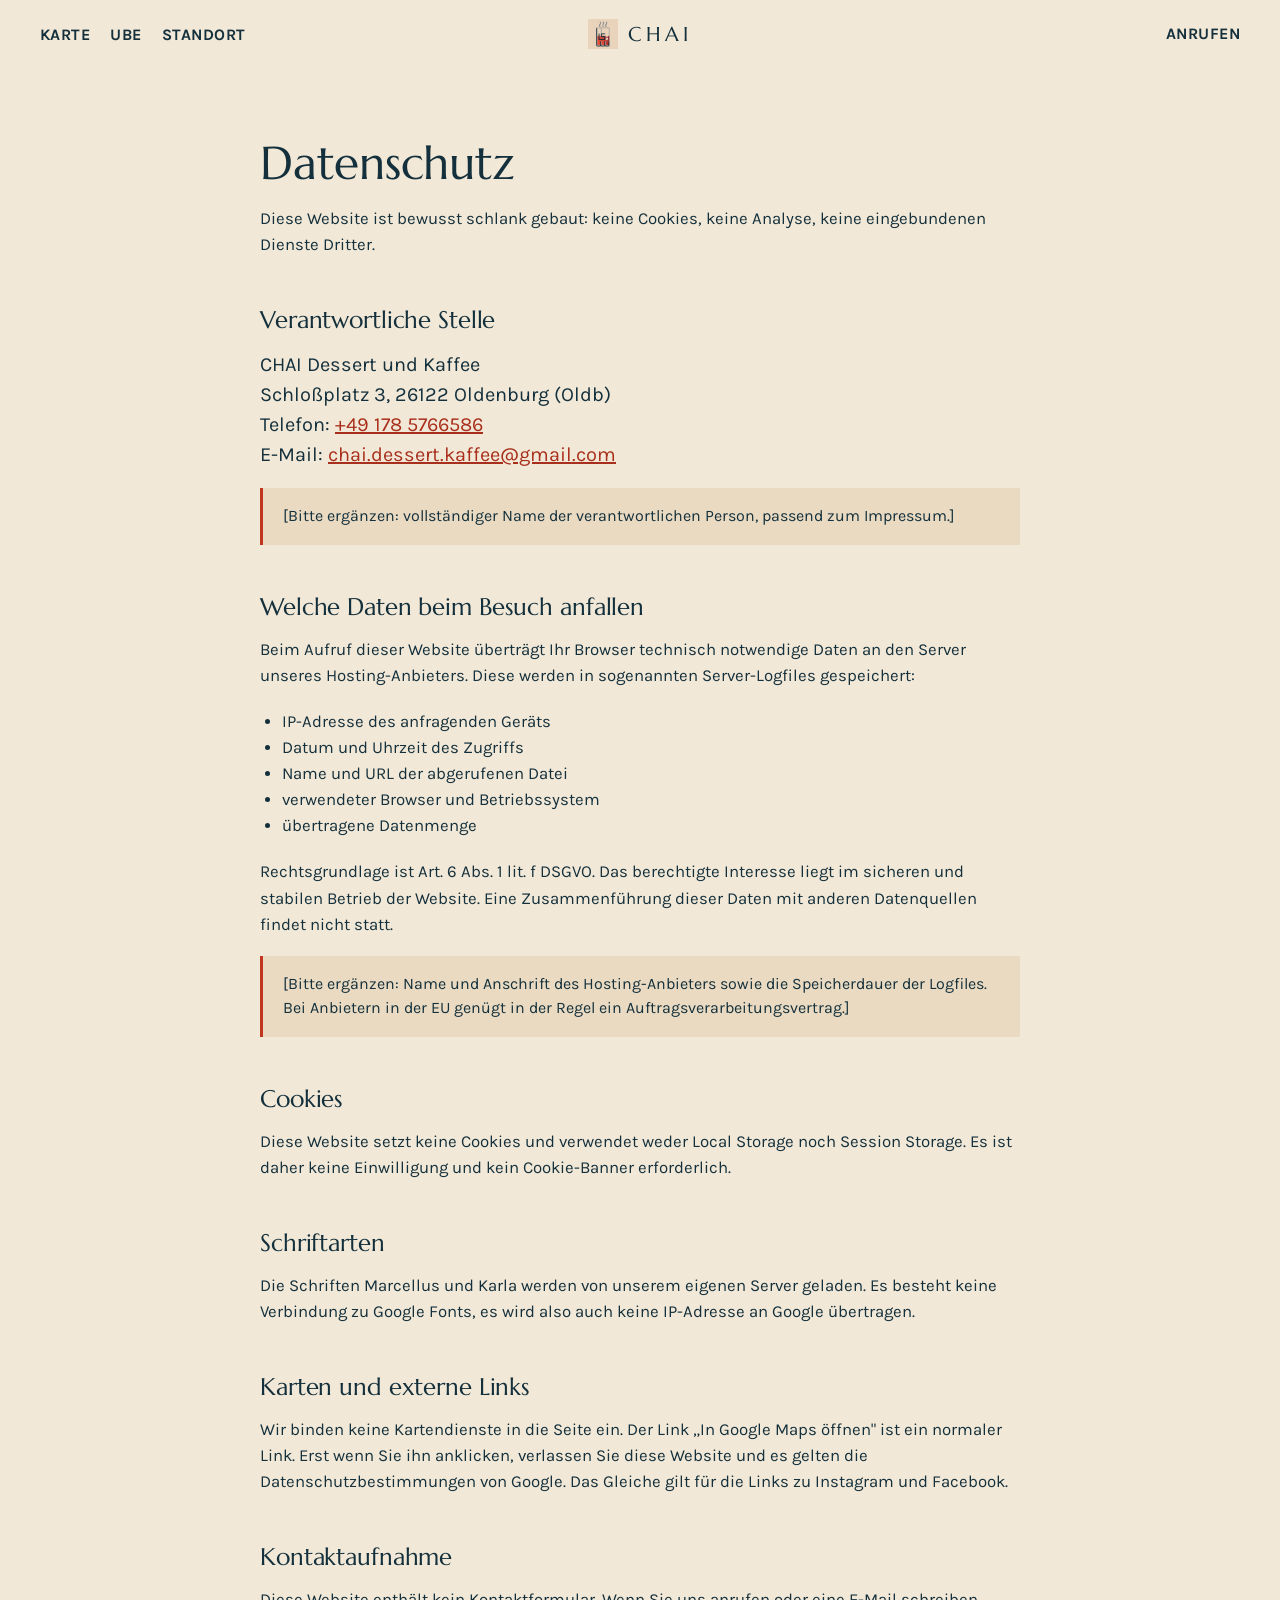
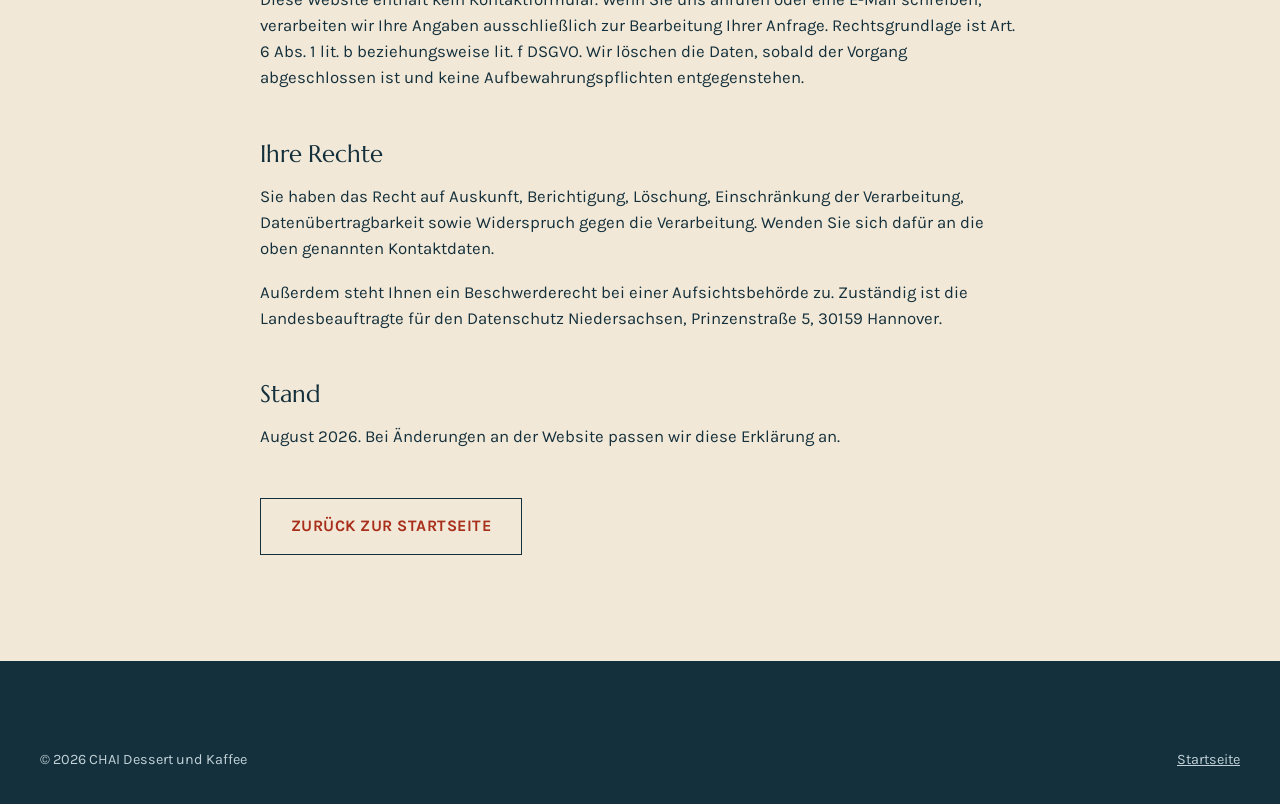
==== datenschutz.html @ ded90c80 "Add files via upload" ====
<!DOCTYPE html>
<html lang="de">
<head>
<meta charset="utf-8">
<meta name="viewport" content="width=device-width, initial-scale=1">
<title>Datenschutz - CHAI Dessert und Kaffee</title>
<meta name="description" content="Datenschutzerklärung von CHAI Dessert und Kaffee, Oldenburg. Diese Website setzt keine Cookies und bindet keine Dienste Dritter ein.">
<meta name="robots" content="noindex">
<meta name="color-scheme" content="light">
<meta name="theme-color" content="#F2E8D7">
<link rel="icon" href="assets/img/favicon-32.png" sizes="32x32">
<link rel="apple-touch-icon" href="assets/img/apple-touch-icon.png">
<link rel="stylesheet" href="assets/fonts/fonts.css">
<link rel="stylesheet" href="styles.css">
</head>
<body>

<a class="skip" href="#inhalt">Zum Inhalt springen</a>

<header class="site-header">
  <div class="nav">
    <ul class="nav-links" id="hauptmenue">
      <li><a href="speisekarte.html">Karte</a></li>
      <li><a href="index.html#ube">Ube</a></li>
      <li><a href="index.html#standort">Standort</a></li>
    </ul>
    <button class="nav-toggle" type="button" aria-expanded="false" aria-controls="hauptmenue">Menü</button>
    <a class="brand" href="index.html" aria-label="CHAI Dessert und Kaffee, Startseite">
      <img src="assets/img/logo-glass.png" alt="" width="30" height="30">
      <b>CHAI</b>
    </a>
    <div class="nav-end"><a href="tel:+491785766586">Anrufen</a></div>
  </div>
</header>

<main class="legal" id="inhalt">
  <h1>Datenschutz</h1>
  <p class="lede">Diese Website ist bewusst schlank gebaut: keine Cookies, keine Analyse, keine eingebundenen Dienste Dritter.</p>

  <h2>Verantwortliche Stelle</h2>
  <address>
    CHAI Dessert und Kaffee<br>
    Schloßplatz 3, 26122 Oldenburg (Oldb)<br>
    Telefon: <a href="tel:+491785766586">+49 178 5766586</a><br>
    E-Mail: <a href="mailto:chai.dessert.kaffee@gmail.com">chai.dessert.kaffee@gmail.com</a>
  </address>
  <p><mark>[Bitte ergänzen: vollständiger Name der verantwortlichen Person, passend zum Impressum.]</mark></p>

  <h2>Welche Daten beim Besuch anfallen</h2>
  <p>Beim Aufruf dieser Website überträgt Ihr Browser technisch notwendige Daten an den Server unseres Hosting-Anbieters. Diese werden in sogenannten Server-Logfiles gespeichert:</p>
  <ul>
    <li>IP-Adresse des anfragenden Geräts</li>
    <li>Datum und Uhrzeit des Zugriffs</li>
    <li>Name und URL der abgerufenen Datei</li>
    <li>verwendeter Browser und Betriebssystem</li>
    <li>übertragene Datenmenge</li>
  </ul>
  <p>Rechtsgrundlage ist Art. 6 Abs. 1 lit. f DSGVO. Das berechtigte Interesse liegt im sicheren und stabilen Betrieb der Website. Eine Zusammenführung dieser Daten mit anderen Datenquellen findet nicht statt.</p>
  <p><mark>[Bitte ergänzen: Name und Anschrift des Hosting-Anbieters sowie die Speicherdauer der Logfiles. Bei Anbietern in der EU genügt in der Regel ein Auftragsverarbeitungsvertrag.]</mark></p>

  <h2>Cookies</h2>
  <p>Diese Website setzt keine Cookies und verwendet weder Local Storage noch Session Storage. Es ist daher keine Einwilligung und kein Cookie-Banner erforderlich.</p>

  <h2>Schriftarten</h2>
  <p>Die Schriften Marcellus und Karla werden von unserem eigenen Server geladen. Es besteht keine Verbindung zu Google Fonts, es wird also auch keine IP-Adresse an Google übertragen.</p>

  <h2>Karten und externe Links</h2>
  <p>Wir binden keine Kartendienste in die Seite ein. Der Link „In Google Maps öffnen" ist ein normaler Link. Erst wenn Sie ihn anklicken, verlassen Sie diese Website und es gelten die Datenschutzbestimmungen von Google. Das Gleiche gilt für die Links zu Instagram und Facebook.</p>

  <h2>Kontaktaufnahme</h2>
  <p>Diese Website enthält kein Kontaktformular. Wenn Sie uns anrufen oder eine E-Mail schreiben, verarbeiten wir Ihre Angaben ausschließlich zur Bearbeitung Ihrer Anfrage. Rechtsgrundlage ist Art. 6 Abs. 1 lit. b beziehungsweise lit. f DSGVO. Wir löschen die Daten, sobald der Vorgang abgeschlossen ist und keine Aufbewahrungspflichten entgegenstehen.</p>

  <h2>Ihre Rechte</h2>
  <p>Sie haben das Recht auf Auskunft, Berichtigung, Löschung, Einschränkung der Verarbeitung, Datenübertragbarkeit sowie Widerspruch gegen die Verarbeitung. Wenden Sie sich dafür an die oben genannten Kontaktdaten.</p>
  <p>Außerdem steht Ihnen ein Beschwerderecht bei einer Aufsichtsbehörde zu. Zuständig ist die Landesbeauftragte für den Datenschutz Niedersachsen, Prinzenstraße 5, 30159 Hannover.</p>

  <h2>Stand</h2>
  <p>August 2026. Bei Änderungen an der Website passen wir diese Erklärung an.</p>

  <p class="back-link"><a class="btn btn-line" href="index.html">Zurück zur Startseite</a></p>
</main>

<footer class="site-footer">
  <div class="foot-bottom" style="margin-top:0;border-top:0;padding-top:0">
    <span>© 2026 CHAI Dessert und Kaffee</span>
    <span><a href="index.html">Startseite</a></span>
  </div>
</footer>

</body>
</html>
---- assets/fonts/fonts.css ----
/* Selbst gehostete Schriften. Kein Aufruf an Google, keine Uebertragung der IP an Dritte.
   Marcellus und Karla, SIL Open Font License 1.1 */

/* latin-ext */
@font-face {
  font-family: 'Karla';
  font-style: normal;
  font-weight: 400;
  font-display: swap;
  src: url(karla-400-latin-ext.woff2) format('woff2');
  unicode-range: U+0100-02BA, U+02BD-02C5, U+02C7-02CC, U+02CE-02D7, U+02DD-02FF, U+0304, U+0308, U+0329, U+1D00-1DBF, U+1E00-1E9F, U+1EF2-1EFF, U+2020, U+20A0-20AB, U+20AD-20C0, U+2113, U+2C60-2C7F, U+A720-A7FF;
}

/* latin */
@font-face {
  font-family: 'Karla';
  font-style: normal;
  font-weight: 400;
  font-display: swap;
  src: url(karla-400-latin.woff2) format('woff2');
  unicode-range: U+0000-00FF, U+0131, U+0152-0153, U+02BB-02BC, U+02C6, U+02DA, U+02DC, U+0304, U+0308, U+0329, U+2000-206F, U+20AC, U+2122, U+2191, U+2193, U+2212, U+2215, U+FEFF, U+FFFD;
}

/* latin-ext */
@font-face {
  font-family: 'Karla';
  font-style: normal;
  font-weight: 700;
  font-display: swap;
  src: url(karla-700-latin-ext.woff2) format('woff2');
  unicode-range: U+0100-02BA, U+02BD-02C5, U+02C7-02CC, U+02CE-02D7, U+02DD-02FF, U+0304, U+0308, U+0329, U+1D00-1DBF, U+1E00-1E9F, U+1EF2-1EFF, U+2020, U+20A0-20AB, U+20AD-20C0, U+2113, U+2C60-2C7F, U+A720-A7FF;
}

/* latin */
@font-face {
  font-family: 'Karla';
  font-style: normal;
  font-weight: 700;
  font-display: swap;
  src: url(karla-700-latin.woff2) format('woff2');
  unicode-range: U+0000-00FF, U+0131, U+0152-0153, U+02BB-02BC, U+02C6, U+02DA, U+02DC, U+0304, U+0308, U+0329, U+2000-206F, U+20AC, U+2122, U+2191, U+2193, U+2212, U+2215, U+FEFF, U+FFFD;
}

/* latin-ext */
@font-face {
  font-family: 'Marcellus';
  font-style: normal;
  font-weight: 400;
  font-display: swap;
  src: url(marcellus-400-latin-ext.woff2) format('woff2');
  unicode-range: U+0100-02BA, U+02BD-02C5, U+02C7-02CC, U+02CE-02D7, U+02DD-02FF, U+0304, U+0308, U+0329, U+1D00-1DBF, U+1E00-1E9F, U+1EF2-1EFF, U+2020, U+20A0-20AB, U+20AD-20C0, U+2113, U+2C60-2C7F, U+A720-A7FF;
}

/* latin */
@font-face {
  font-family: 'Marcellus';
  font-style: normal;
  font-weight: 400;
  font-display: swap;
  src: url(marcellus-400-latin.woff2) format('woff2');
  unicode-range: U+0000-00FF, U+0131, U+0152-0153, U+02BB-02BC, U+02C6, U+02DA, U+02DC, U+0304, U+0308, U+0329, U+2000-206F, U+20AC, U+2122, U+2191, U+2193, U+2212, U+2215, U+FEFF, U+FFFD;
}
---- styles.css ----
/* ============================================================
   CHAI Dessert und Kaffee - Oldenburg

   Aufbau und Proportionen nach blankstreet.com:
   feste, transparente Navigation ueber einem Vollbild, danach ein
   kurzer Wechsel aus leeren Flaechen und einem vollflaechigen
   Farbblock. Die volle Karte liegt auf einer eigenen Seite.

   Abschnittsfolge der Startseite:
   1  Foto, ganzer Bildschirm, Text darauf
   2  leere Flaeche, ein Foto daneben
   3  unscharfes Foto aus dem Cafe, Text darauf
   4  leere Flaeche, zwei Fotos
   5  Fusszeile in Navy

   Farben ausschliesslich aus dem Logo: Creme vom Aufkleber,
   Navy vom Teeglas, Chai-Rot vom Tee.
   Kanten durchgehend hart, ohne Rundung.
   ============================================================ */

:root{
  color-scheme: light;

  --bg:        #F2E8D7;
  --bg-warm:   #E9DAC1;
  --surface:   #FCF8EE;
  --line:      #D9C8AC;
  --line-soft: #E6D8C0;

  --ink:       #14303C;
  --ink-2:     #40606D;

  --accent:     #C0361F;
  --accent-ink: #A82F1B;
  --on-accent:  #FFF6EC;

  --navy:           #14303C;
  --on-navy:        #F2E8D7;
  --on-navy-2:      #C2D2D8;
  --accent-on-navy: #EE8064;

  --pad-x: clamp(20px, 4vw, 40px);
  --wrap: 1360px;
  --head-h: 68px;
}

*,*::before,*::after{ box-sizing:border-box }

html{ scroll-behavior:smooth }
@media (prefers-reduced-motion: reduce){ html{ scroll-behavior:auto } }

body{
  margin:0;
  background:var(--bg);
  color:var(--ink);
  font-family:"Karla","Segoe UI",system-ui,sans-serif;
  font-size:20px;
  line-height:1.5;
  -webkit-font-smoothing:antialiased;
  overflow-x:hidden;
}

img{ max-width:100%; height:auto; display:block }
a{ color:inherit }

/* ---------- Typografie ---------- */
h1,h2,h3,h4{ font-family:"Marcellus",Georgia,serif; font-weight:400; margin:0; letter-spacing:-.005em }
.h-hero{ font-size:clamp(2.6rem, 5.6vw, 3.75rem); line-height:.95 }
.h-block{ font-size:clamp(2.1rem, 4.4vw, 3.45rem); line-height:.95 }
.h-card{ font-size:clamp(1.4rem, 2vw, 1.6rem); line-height:1.05 }

.label{
  font-size:.8rem; font-weight:700; letter-spacing:.06em; text-transform:uppercase;
  color:var(--ink-2); margin:0 0 18px;
}
p{ margin:0 0 18px }

.skip{
  position:absolute; left:-9999px; top:0; z-index:100;
  background:var(--accent); color:var(--on-accent); padding:12px 20px;
}
.skip:focus{ left:0 }

:where(a,button,input,summary):focus-visible{ outline:2px solid var(--accent-ink); outline-offset:3px }

/* ---------- Aktionen ---------- */
.btn{
  display:inline-flex; align-items:center; justify-content:center; white-space:nowrap;
  font-family:inherit; font-size:1rem; font-weight:700; letter-spacing:.03em; text-transform:uppercase;
  padding:15px 30px; border:1px solid transparent; text-decoration:none; cursor:pointer;
  transition:background-color .18s, border-color .18s, color .18s, transform .18s;
}
.btn:active{ transform:translateY(1px) }
.btn-solid{ background:var(--accent); color:var(--on-accent) }
.btn-solid:hover{ background:var(--accent-ink) }
.btn-line{ background:transparent; color:var(--ink); border-color:var(--ink) }
.btn-line:hover{ background:var(--ink); color:var(--bg) }
.on-dark .btn-line{ color:#FFFFFF; border-color:#FFFFFF }
.on-dark .btn-line:hover{ background:#FFFFFF; color:var(--navy) }
.on-red .btn-line{ color:var(--on-accent); border-color:var(--on-accent) }
.on-red .btn-line:hover{ background:var(--on-accent); color:var(--accent) }

.link-u{
  display:inline-block; font-size:1rem; font-weight:700; letter-spacing:.03em;
  text-transform:uppercase; text-decoration:none; padding-bottom:3px;
  border-bottom:2px solid currentColor;
}

/* ---------- Navigation, nach dem Vorbild ---------- */
.site-header{
  position:fixed; inset:0 0 auto 0; z-index:60;
  height:var(--head-h);
  background:var(--bg); color:var(--ink);
  transition:background-color .3s, color .3s;
}
.site-header.is-over-hero{ background:transparent; color:#FFFFFF }

.nav{
  display:grid; grid-template-columns:1fr auto 1fr; align-items:center;
  height:var(--head-h); width:100%; padding-inline:var(--pad-x);
}
.nav-links{ display:flex; align-items:center; gap:20px; list-style:none; margin:0; padding:0 }
.nav-links a{
  text-decoration:none; font-size:1rem; font-weight:700; letter-spacing:.03em;
  text-transform:uppercase; color:inherit;
}
.nav-links a:hover{ opacity:.72 }

.brand{ display:flex; align-items:center; gap:10px; text-decoration:none; color:inherit; justify-self:center }
.brand img{ width:30px; height:30px }
.brand b{ font-family:"Marcellus",Georgia,serif; font-weight:400; font-size:1.28rem; letter-spacing:.2em; line-height:1 }

.nav-end{ display:flex; align-items:center; justify-content:flex-end; gap:18px }
.nav-end a{
  text-decoration:none; font-size:1rem; font-weight:700; letter-spacing:.03em;
  text-transform:uppercase; color:inherit;
}
.nav-end a:hover{ opacity:.72 }

.nav-toggle{
  display:none; background:none; border:0; padding:0; color:inherit; cursor:pointer;
  font:inherit; font-size:1rem; font-weight:700; letter-spacing:.03em; text-transform:uppercase;
}

@media (max-width:900px){
  .nav{ grid-template-columns:auto 1fr auto }
  .nav-links{ display:none }
  .nav-toggle{ display:block }
  .nav-links.is-open{
    display:flex; position:fixed; left:0; right:0; top:var(--head-h); bottom:0;
    flex-direction:column; align-items:flex-start; gap:0;
    background:var(--bg); color:var(--ink); padding:12px 0; z-index:59;
  }
  .nav-links.is-open a{ display:block; padding:18px var(--pad-x); font-size:1.5rem }
}

/* ---------- 1 Vollbild ---------- */
.hero{
  position:relative; min-height:100dvh; display:flex; align-items:flex-end;
  color:#FFFFFF; overflow:hidden; isolation:isolate;
}
.hero-media{ position:absolute; inset:0; z-index:-1 }
.hero-media img{ width:100%; height:100%; object-fit:cover; object-position:center 42% }
.hero-media::after{
  content:""; position:absolute; inset:0;
  background:linear-gradient(180deg, rgba(16,24,28,.62) 0%, rgba(16,24,28,.22) 30%,
                                     rgba(16,24,28,.34) 58%, rgba(16,24,28,.80) 100%);
}
.hero-inner{
  width:100%; max-width:var(--wrap); margin-inline:auto; padding-inline:var(--pad-x);
  padding-block:0 clamp(48px,9vh,104px);
}
.hero h1{ color:#FFFFFF; max-width:14ch; margin-bottom:20px }
.hero p{ color:rgba(255,255,255,.9); max-width:44ch; font-size:1.1rem }
.hero .actions{ display:flex; flex-wrap:wrap; gap:14px; margin-top:30px }
.hero-note{ margin:26px 0 0; font-size:.95rem; color:rgba(255,255,255,.82) }

/* ---------- 2 und 4: leere Flaeche ---------- */
.plain{ padding-block:clamp(72px,11vw,132px) }
.plain-grid{
  display:grid; grid-template-columns:minmax(0,1fr) minmax(0,1.05fr);
  gap:clamp(32px,5vw,72px); align-items:center;
  width:100%; max-width:var(--wrap); margin-inline:auto; padding-inline:var(--pad-x);
}
.plain-copy h2{ margin-bottom:22px }
.plain-copy p{ font-size:1.1rem; max-width:44ch }
.plain-figure{ margin:0 }
.plain-figure img{ width:100% }
@media (max-width:900px){ .plain-grid{ grid-template-columns:1fr } }

.duo-head{ width:100%; max-width:var(--wrap); margin:0 auto clamp(34px,5vw,56px); padding-inline:var(--pad-x) }
.duo{
  display:grid; grid-template-columns:1fr 1fr; gap:clamp(24px,3.4vw,48px);
  width:100%; max-width:var(--wrap); margin-inline:auto; padding-inline:var(--pad-x);
}
.duo figure{ margin:0 }
.duo img{ width:100%; aspect-ratio:5/3; object-fit:cover; margin-bottom:22px }
.duo h3{ margin-bottom:12px }
.duo p{ font-size:1.05rem; color:var(--ink-2); max-width:40ch }
@media (max-width:820px){ .duo{ grid-template-columns:1fr; gap:48px } }

/* ---------- 3 Farbblock ---------- */
/* Unscharfes Foto aus dem Cafe traegt die Flaeche.
   Der Schleier ist dunkel und warm, damit das Bild sichtbar bleibt
   und der Text trotzdem sicher lesbar ist. */
.block-photo{
  position:relative; isolation:isolate; overflow:hidden;
  background:#2E120C; color:var(--on-accent); padding-block:clamp(80px,13vw,168px);
}
.block-media{ position:absolute; inset:0; z-index:-1 }
.block-media img{
  width:100%; height:100%; object-fit:cover; object-position:center 45%;
  filter:blur(14px) saturate(1.08); transform:scale(1.1);
}
.block-media::after{ content:""; position:absolute; inset:0; background:rgba(46,18,12,.56) }
.block-photo .inner{ width:100%; max-width:1000px; margin-inline:auto; padding-inline:var(--pad-x) }
.block-photo .label{ color:rgba(255,246,236,.92) }
.block-photo h2{ color:var(--on-accent); margin-bottom:24px; max-width:18ch }
.block-photo p{ color:rgba(255,246,236,.94); font-size:1.15rem; max-width:52ch }
.block-photo .actions{ margin-top:32px }

/* ---------- Speisekarte ---------- */
.karte-page{ padding-block:calc(var(--head-h) + clamp(48px,7vw,88px)) clamp(64px,9vw,110px) }
.karte-head{ width:100%; max-width:var(--wrap); margin:0 auto clamp(34px,5vw,52px); padding-inline:var(--pad-x) }
.karte-head p{ font-size:1.1rem; color:var(--ink-2); max-width:52ch; margin-top:18px }
.karte-body{ width:100%; max-width:var(--wrap); margin-inline:auto; padding-inline:var(--pad-x) }

.chips{ display:flex; flex-wrap:wrap; gap:10px; margin-bottom:38px }
.chip{
  font:inherit; font-size:.94rem; font-weight:700; letter-spacing:.03em; text-transform:uppercase;
  padding:11px 20px; border:1px solid var(--line); background:transparent; color:var(--ink-2); cursor:pointer;
  transition:background-color .18s, color .18s, border-color .18s;
}
.chip:hover{ color:var(--ink); border-color:var(--ink) }
.chip[aria-pressed="true"]{ background:var(--accent); border-color:var(--accent); color:var(--on-accent) }

.menu-grid{ display:grid; grid-template-columns:repeat(auto-fill,minmax(300px,1fr)); gap:1px; background:var(--line-soft) }
.item{ background:var(--bg); padding:24px 26px; display:flex; flex-direction:column; gap:6px; transition:background-color .18s }
.item:hover{ background:var(--surface) }
.item-top{ display:flex; align-items:baseline; gap:16px }
.item-top h3{ margin:0; font-size:1.18rem; flex:1; line-height:1.2 }
.price{ font-weight:700; font-size:1rem; font-variant-numeric:tabular-nums; color:var(--accent-ink); white-space:nowrap }
.item p{ margin:0; font-size:.98rem; color:var(--ink-2); line-height:1.45 }

.cat-head{ grid-column:1/-1; background:var(--bg); padding:52px 26px 18px }
.cat-head.is-first{ padding-top:0 }
.cat-head h3{ font-size:1.9rem; margin:0 0 8px }
.cat-head p{ margin:0; font-size:1rem; color:var(--ink-2); max-width:62ch }

.badges{ display:flex; flex-wrap:wrap; gap:10px; margin-top:38px; list-style:none; padding:0 }
.badges li{
  font-size:.9rem; font-weight:700; letter-spacing:.03em; text-transform:uppercase;
  color:var(--ink-2); border:1px solid var(--line); padding:9px 18px;
}

/* ---------- Fusszeile ---------- */
.site-footer{ background:var(--navy); color:var(--on-navy); padding-block:clamp(56px,8vw,88px) 34px }
.foot-grid{
  display:grid; grid-template-columns:minmax(0,1.3fr) repeat(3,minmax(0,1fr)); gap:40px;
  width:100%; max-width:var(--wrap); margin-inline:auto; padding-inline:var(--pad-x);
}
.foot-word{ font-family:"Marcellus",Georgia,serif; font-weight:400; font-size:2.4rem; letter-spacing:.2em; margin:0 0 18px; line-height:1 }
.foot-grid h4{ font-family:"Karla",sans-serif; font-size:.8rem; font-weight:700; letter-spacing:.06em; text-transform:uppercase; color:var(--on-navy-2); margin:0 0 16px }
.foot-grid ul{ list-style:none; margin:0; padding:0; display:grid; gap:10px }
.foot-grid a{ text-decoration:none; font-size:1rem; color:var(--on-navy-2) }
.foot-grid a:hover{ color:var(--on-navy) }
.foot-grid p{ font-size:1rem; color:var(--on-navy-2); margin:0 0 10px }
.hours-row{ display:flex; justify-content:space-between; gap:16px; font-size:1rem; color:var(--on-navy-2); font-variant-numeric:tabular-nums }
.hours-row + .hours-row{ margin-top:8px }
.foot-bottom{
  width:100%; max-width:var(--wrap); margin:clamp(44px,6vw,64px) auto 0;
  padding-inline:var(--pad-x); padding-top:22px; border-top:1px solid rgba(242,232,215,.2);
  display:flex; flex-wrap:wrap; gap:14px 28px; justify-content:space-between; font-size:.9rem; color:var(--on-navy-2);
}
@media (max-width:900px){ .foot-grid{ grid-template-columns:1fr 1fr } .foot-grid > div:first-child{ grid-column:1/-1 } }
@media (max-width:560px){ .foot-grid{ grid-template-columns:1fr } }

/* ---------- Rechtsseiten ---------- */
.legal{
  padding-block:calc(var(--head-h) + clamp(40px,6vw,72px)) clamp(56px,8vw,88px);
  max-width:70ch; margin-inline:auto; padding-inline:var(--pad-x);
}
.legal h1{ font-size:clamp(2.1rem,4vw,2.9rem); line-height:1; margin-bottom:20px }
.legal h2{ font-size:1.5rem; margin-top:44px; margin-bottom:12px }
.legal p, .legal li{ font-size:1.05rem; line-height:1.55 }
.legal ul{ padding-left:22px }
.legal address{ font-style:normal; margin-bottom:18px }
.legal mark{
  display:block; background:var(--bg-warm); color:var(--ink);
  border-left:3px solid var(--accent); padding:16px 20px; font-size:1rem;
}
.legal a{ color:var(--accent-ink) }
.back-link{ margin-top:48px }

/* ---------- Bewegung ---------- */
.js-reveal .reveal{ opacity:0; transform:translateY(20px) }
.js-reveal .reveal.is-in{
  opacity:1; transform:none;
  transition:opacity .7s cubic-bezier(.16,1,.3,1), transform .7s cubic-bezier(.16,1,.3,1);
}
@media (prefers-reduced-motion: reduce){
  .js-reveal .reveal{ opacity:1; transform:none }
  .js-reveal .reveal.is-in{ transition:none }
  *{ animation-duration:.001ms !important; transition-duration:.001ms !important }
}
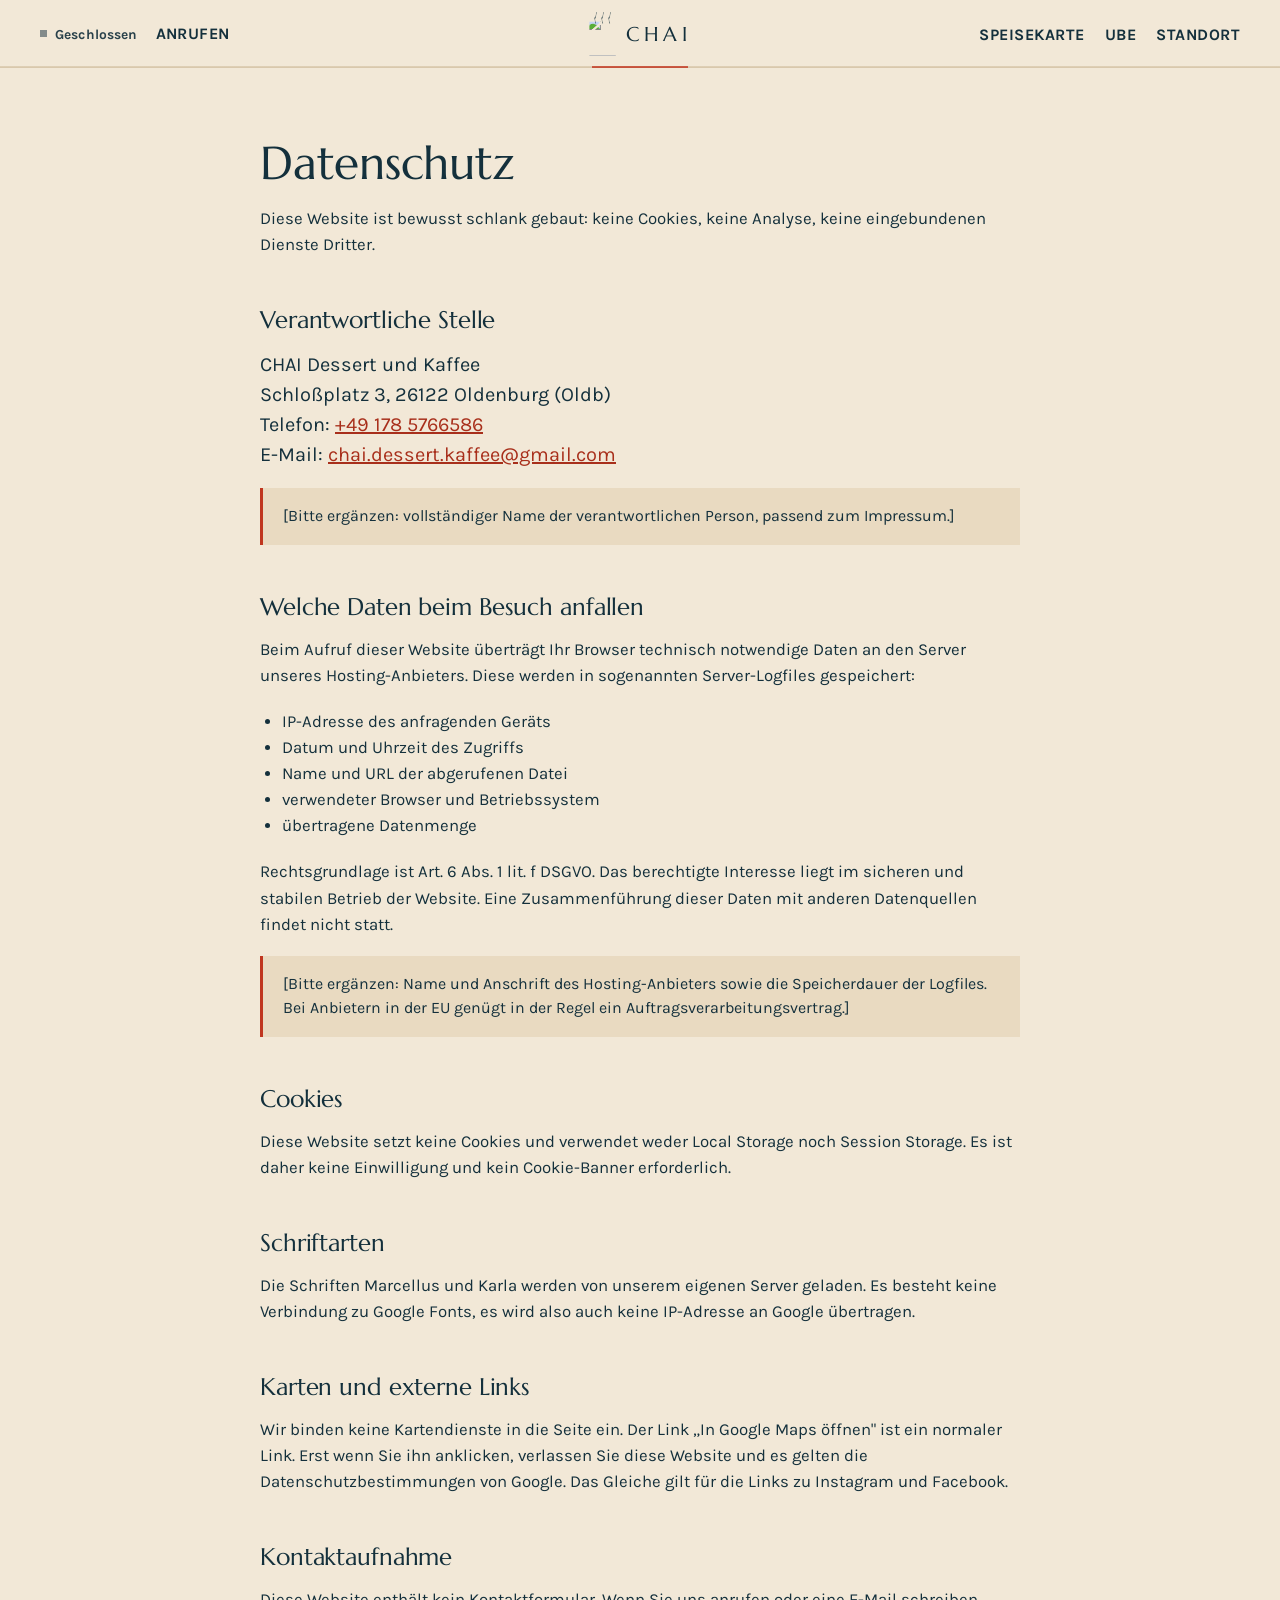
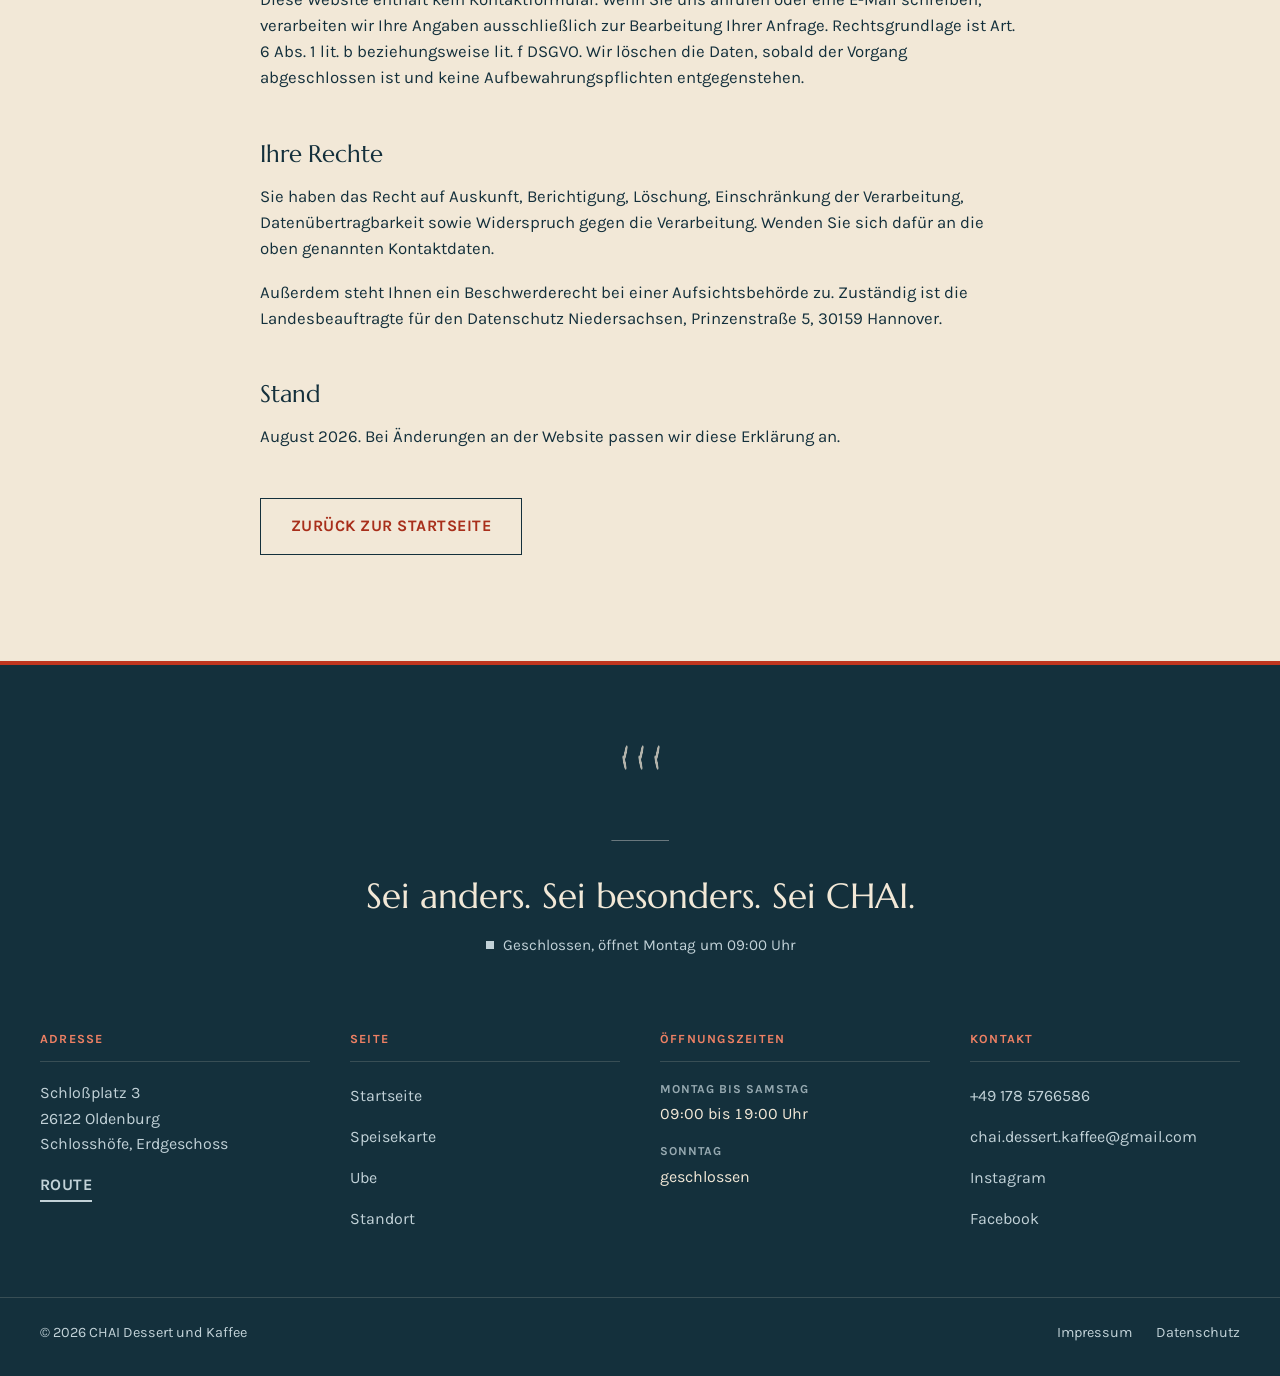
==== commit 3b72408e: "Add files via upload" ====
--- a/datenschutz.html
+++ b/datenschutz.html
@@ -11,26 +11,32 @@
 <link rel="icon" href="assets/img/favicon-32.png" sizes="32x32">
 <link rel="apple-touch-icon" href="assets/img/apple-touch-icon.png">
 <link rel="stylesheet" href="assets/fonts/fonts.css">
-<link rel="stylesheet" href="styles.css">
+<link rel="stylesheet" href="styles.css?v=20260908-1">
 </head>
 <body>
 
 <a class="skip" href="#inhalt">Zum Inhalt springen</a>
 
-<header class="site-header">
-  <div class="nav">
-    <ul class="nav-links" id="hauptmenue">
-      <li><a href="speisekarte.html">Karte</a></li>
-      <li><a href="index.html#ube">Ube</a></li>
-      <li><a href="index.html#standort">Standort</a></li>
-    </ul>
-    <button class="nav-toggle" type="button" aria-expanded="false" aria-controls="hauptmenue">Menü</button>
-    <a class="brand" href="index.html" aria-label="CHAI Dessert und Kaffee, Startseite">
-      <img src="assets/img/logo-glass.png" alt="" width="30" height="30">
-      <b>CHAI</b>
-    </a>
-    <div class="nav-end"><a href="tel:+491785766586">Anrufen</a></div>
-  </div>
+<header class="site-header">
+  <nav class="nav" aria-label="Hauptnavigation">
+    <div class="nav-contact">
+      <span class="nav-status" data-status hidden><span class="dot" aria-hidden="true"></span><span data-status-short></span></span>
+      <a href="tel:+491785766586">Anrufen</a>
+    </div>
+    <a class="brand" href="index.html" aria-label="CHAI Dessert und Kaffee, Startseite">
+      <span class="logo-symbol" aria-hidden="true">
+        <img class="logo-symbol__cup" src="assets/img/logo-mark.png" alt="" width="400" height="400">
+        <span class="logo-symbol__steam"><i></i><i></i><i></i></span>
+      </span>
+      <b>CHAI</b>
+    </a>
+    <button class="nav-toggle" type="button" aria-expanded="false" aria-controls="hauptmenue">Menü</button>
+    <ul class="nav-links" id="hauptmenue">
+      <li><a href="speisekarte.html">Speisekarte</a></li>
+      <li><a href="index.html#ube">Ube</a></li>
+      <li><a href="index.html#standort">Standort</a></li>
+    </ul>
+  </nav>
 </header>
 
 <main class="legal" id="inhalt">
@@ -81,11 +87,60 @@
 </main>
 
 <footer class="site-footer">
-  <div class="foot-bottom" style="margin-top:0;border-top:0;padding-top:0">
+  <div class="foot-top">
+    <div class="foot-mark reveal">
+      <span class="logo-symbol logo-symbol--footer" aria-hidden="true">
+        <img class="logo-symbol__cup" src="assets/img/logo-mark.png" alt="" width="400" height="400" loading="lazy" decoding="async">
+        <span class="logo-symbol__steam"><i></i><i></i><i></i></span>
+      </span>
+    </div>
+    <p class="foot-claim">Sei anders. Sei besonders. Sei CHAI.</p>
+    <p class="foot-status" data-status hidden><span class="dot" aria-hidden="true"></span><span data-status-text></span></p>
+  </div>
+
+  <div class="foot-grid">
+    <div>
+      <h4>Adresse</h4>
+      <p class="foot-address">
+        Schloßplatz 3<br>
+        26122 Oldenburg<br>
+        Schlosshöfe, Erdgeschoss
+      </p>
+      <a class="link-u foot-maps" href="https://maps.google.com/?q=Chai,+Dessert+und+Kaffee,+Schlo%C3%9Fplatz+3,+26122+Oldenburg" target="_blank" rel="noopener">Route</a>
+    </div>
+    <div>
+      <h4>Seite</h4>
+      <ul>
+        <li><a href="index.html">Startseite</a></li>
+        <li><a href="speisekarte.html">Speisekarte</a></li>
+        <li><a href="index.html#ube">Ube</a></li>
+        <li><a href="index.html#standort">Standort</a></li>
+      </ul>
+    </div>
+    <div>
+      <h4>Öffnungszeiten</h4>
+      <dl class="hours-list">
+        <div><dt>Montag bis Samstag</dt><dd>09:00 bis 19:00 Uhr</dd></div>
+        <div><dt>Sonntag</dt><dd>geschlossen</dd></div>
+      </dl>
+    </div>
+    <div>
+      <h4>Kontakt</h4>
+      <ul>
+        <li><a href="tel:+491785766586">+49 178 5766586</a></li>
+        <li><a href="mailto:chai.dessert.kaffee@gmail.com">chai.dessert.kaffee<span class="wbr"></span>@gmail.com</a></li>
+        <li><a href="https://www.instagram.com/chai.dessert.kaffee/" target="_blank" rel="noopener">Instagram</a></li>
+        <li><a href="https://www.facebook.com/p/CHAI-Dessert-und-Kaffee-61582278866664/" target="_blank" rel="noopener">Facebook</a></li>
+      </ul>
+    </div>
+  </div>
+
+  <div class="foot-bottom">
     <span>© 2026 CHAI Dessert und Kaffee</span>
-    <span><a href="index.html">Startseite</a></span>
+    <span class="foot-legal"><a href="impressum.html">Impressum</a><a href="datenschutz.html">Datenschutz</a></span>
   </div>
-</footer>
-
-</body>
-</html>
+</footer>
+
+<script src="main.js?v=20260908-1" defer></script>
+</body>
+</html>
--- a/styles.css
+++ b/styles.css
@@ -11,7 +11,8 @@
    2  leere Flaeche, ein Foto daneben
    3  unscharfes Foto aus dem Cafe, Text darauf
    4  leere Flaeche, zwei Fotos
-   5  Fusszeile in Navy
+   5  Stimmen der Gaeste als laufende Linie
+   6  Fusszeile in Navy
 
    Farben ausschliesslich aus dem Logo: Creme vom Aufkleber,
    Navy vom Teeglas, Chai-Rot vom Tee.
@@ -107,52 +108,132 @@
 }
 
 /* ---------- Navigation, nach dem Vorbild ---------- */
-.site-header{
-  position:fixed; inset:0 0 auto 0; z-index:60;
-  height:var(--head-h);
-  background:var(--bg); color:var(--ink);
-  transition:background-color .3s, color .3s;
-}
-.site-header.is-over-hero{ background:transparent; color:#FFFFFF }
-
-.nav{
-  display:grid; grid-template-columns:1fr auto 1fr; align-items:center;
-  height:var(--head-h); width:100%; padding-inline:var(--pad-x);
-}
-.nav-links{ display:flex; align-items:center; gap:20px; list-style:none; margin:0; padding:0 }
-.nav-links a{
-  text-decoration:none; font-size:1rem; font-weight:700; letter-spacing:.03em;
-  text-transform:uppercase; color:inherit;
-}
-.nav-links a:hover{ opacity:.72 }
-
-.brand{ display:flex; align-items:center; gap:10px; text-decoration:none; color:inherit; justify-self:center }
-.brand img{ width:30px; height:30px }
-.brand b{ font-family:"Marcellus",Georgia,serif; font-weight:400; font-size:1.28rem; letter-spacing:.2em; line-height:1 }
-
-.nav-end{ display:flex; align-items:center; justify-content:flex-end; gap:18px }
-.nav-end a{
-  text-decoration:none; font-size:1rem; font-weight:700; letter-spacing:.03em;
-  text-transform:uppercase; color:inherit;
-}
-.nav-end a:hover{ opacity:.72 }
-
-.nav-toggle{
-  display:none; background:none; border:0; padding:0; color:inherit; cursor:pointer;
-  font:inherit; font-size:1rem; font-weight:700; letter-spacing:.03em; text-transform:uppercase;
-}
-
-@media (max-width:900px){
-  .nav{ grid-template-columns:auto 1fr auto }
-  .nav-links{ display:none }
-  .nav-toggle{ display:block }
-  .nav-links.is-open{
-    display:flex; position:fixed; left:0; right:0; top:var(--head-h); bottom:0;
-    flex-direction:column; align-items:flex-start; gap:0;
-    background:var(--bg); color:var(--ink); padding:12px 0; z-index:59;
-  }
-  .nav-links.is-open a{ display:block; padding:18px var(--pad-x); font-size:1.5rem }
-}
+.site-header{
+  position:fixed; inset:0 0 auto 0; z-index:60;
+  height:var(--head-h);
+  background:var(--bg); color:var(--ink);
+  box-shadow:inset 0 -1px 0 var(--line);
+  transition:background-color .3s, color .3s, box-shadow .3s;
+}
+.site-header::after{
+  content:""; position:absolute; left:0; right:0; bottom:0; height:2px; z-index:0;
+  background:linear-gradient(90deg,
+    var(--line) 0 calc(50% - 48px),
+    var(--accent) calc(50% - 48px) calc(50% + 48px),
+    var(--line) calc(50% + 48px) 100%);
+  opacity:.8; transition:opacity .3s;
+}
+.site-header.is-over-hero{ background:transparent; color:#FFFFFF; box-shadow:none }
+.site-header.is-over-hero::after{ opacity:0 }
+
+/* Betriebsstatus, aus den Oeffnungszeiten berechnet */
+.nav-status{
+  display:inline-flex; align-items:center; gap:8px;
+  font-size:.86rem; font-weight:600; letter-spacing:.01em; opacity:.9; white-space:nowrap;
+}
+.nav-status .dot{ width:7px; height:7px; background:currentColor; opacity:.55; flex:none }
+.nav-status.is-open .dot{ background:#5FBF7A; opacity:1 }
+@media (max-width:900px){ .nav-status{ display:none } }
+
+.nav{
+  position:relative; z-index:1;
+  display:grid; grid-template-columns:1fr auto 1fr; align-items:center;
+  height:var(--head-h); width:100%; padding-inline:var(--pad-x);
+}
+.nav-links{
+  grid-column:3; display:flex; align-items:center; justify-content:flex-end;
+  gap:20px; list-style:none; margin:0; padding:0;
+}
+.nav-links a{
+  text-decoration:none; font-size:1rem; font-weight:700; letter-spacing:.03em;
+  text-transform:uppercase; color:inherit;
+}
+.nav-links a:hover{ opacity:.72 }
+
+.brand{
+  grid-column:2; display:flex; align-items:center; gap:10px;
+  text-decoration:none; color:inherit; justify-self:center;
+}
+.brand b{ font-family:"Marcellus",Georgia,serif; font-weight:400; font-size:1.28rem; letter-spacing:.2em; line-height:1 }
+
+.nav-contact{
+  grid-column:1; display:flex; align-items:center; justify-content:flex-start; gap:18px;
+}
+.nav-contact a{
+  text-decoration:none; font-size:1rem; font-weight:700; letter-spacing:.03em;
+  text-transform:uppercase; color:inherit;
+}
+.nav-contact a:hover{ opacity:.72 }
+
+.nav-toggle{
+  grid-column:3; display:none; justify-self:end;
+  background:none; border:0; padding:0; color:inherit; cursor:pointer;
+  font:inherit; font-size:1rem; font-weight:700; letter-spacing:.03em; text-transform:uppercase;
+}
+
+@media (max-width:900px){
+  .nav{ grid-template-columns:1fr auto 1fr }
+  .nav-links{ display:none }
+  .nav-toggle{ display:block }
+  .nav-links.is-open{
+    display:flex; position:fixed; left:0; right:0; top:var(--head-h); bottom:0;
+    flex-direction:column; align-items:flex-start; justify-content:flex-start; gap:0;
+    background:var(--bg); color:var(--ink); padding:12px 0; z-index:59;
+  }
+  .nav-links.is-open a{ display:block; padding:18px var(--pad-x); font-size:1.5rem }
+}
+
+/* Transparente Logomarke. Der Dampf ist vom Bild getrennt und bewegt sich leicht. */
+.logo-symbol{
+  --symbol-image-size:44px;
+  --symbol-image-left:-6.5px;
+  --symbol-width:27px;
+  --symbol-height:44px;
+  --steam-left:5px;
+  --steam-width:17px;
+  --steam-height:12px;
+  --steam-stroke:1.8px;
+  position:relative; display:inline-block; flex:none;
+  width:var(--symbol-width); height:var(--symbol-height); line-height:0;
+  color:currentColor;
+}
+.logo-symbol__cup{
+  position:absolute; left:var(--symbol-image-left); bottom:0;
+  width:var(--symbol-image-size); height:var(--symbol-image-size); max-width:none;
+  clip-path:inset(22% 25% 0 15%);
+}
+.logo-symbol__steam{
+  position:absolute; z-index:1; top:0; left:var(--steam-left);
+  display:flex; align-items:stretch; justify-content:space-between;
+  width:var(--steam-width); height:var(--steam-height); pointer-events:none;
+}
+.logo-symbol__steam i{
+  --steam-drift:0px;
+  position:relative; display:block; width:3px; height:100%;
+  opacity:.72; transform-origin:50% 100%;
+}
+.logo-symbol__steam i::before,
+.logo-symbol__steam i::after{
+  content:""; position:absolute; left:50%;
+  width:72%; height:58%; border-left:var(--steam-stroke) solid currentColor;
+  border-radius:50%;
+}
+.logo-symbol__steam i::before{ top:0; transform:translateX(-30%) rotate(11deg) }
+.logo-symbol__steam i::after{ bottom:0; transform:translateX(-70%) rotate(-11deg) }
+.logo-symbol__steam i:nth-child(1){ --steam-drift:-1px }
+.logo-symbol__steam i:nth-child(2){ --steam-drift:.75px }
+.logo-symbol__steam i:nth-child(3){ --steam-drift:-.6px }
+
+.logo-symbol--footer{
+  --symbol-image-size:96px;
+  --symbol-image-left:-14px;
+  --symbol-width:58px;
+  --symbol-height:96px;
+  --steam-left:12px;
+  --steam-width:35px;
+  --steam-height:25px;
+  --steam-stroke:3px;
+}
 
 /* ---------- 1 Vollbild ---------- */
 .hero{
@@ -160,11 +241,22 @@
   color:#FFFFFF; overflow:hidden; isolation:isolate;
 }
 .hero-media{ position:absolute; inset:0; z-index:-1 }
-.hero-media img{ width:100%; height:100%; object-fit:cover; object-position:center 42% }
+.hero-media img{ width:100%; height:100%; object-fit:cover; object-position:center center }
 .hero-media::after{
   content:""; position:absolute; inset:0;
-  background:linear-gradient(180deg, rgba(16,24,28,.62) 0%, rgba(16,24,28,.22) 30%,
-                                     rgba(16,24,28,.34) 58%, rgba(16,24,28,.80) 100%);
+  background:
+    linear-gradient(180deg, rgba(16,24,28,.60) 0%, rgba(16,24,28,.20) 28%,
+                            rgba(16,24,28,.38) 52%, rgba(16,24,28,.88) 100%),
+    linear-gradient(90deg,  rgba(16,24,28,.62) 0%, rgba(16,24,28,.34) 45%,
+                            rgba(16,24,28,0) 78%);
+}
+@media (max-width: 820px){
+  /* Hochformat: Text liegt ueber die ganze Breite, deshalb nur ein Verlauf von unten */
+  .hero-media::after{
+    background:linear-gradient(180deg, rgba(16,24,28,.50) 0%, rgba(16,24,28,.14) 22%,
+                                       rgba(16,24,28,.40) 38%, rgba(16,24,28,.72) 62%,
+                                       rgba(16,24,28,.92) 100%);
+  }
 }
 .hero-inner{
   width:100%; max-width:var(--wrap); margin-inline:auto; padding-inline:var(--pad-x);
@@ -175,13 +267,15 @@
 .hero .actions{ display:flex; flex-wrap:wrap; gap:14px; margin-top:30px }
 .hero-note{ margin:26px 0 0; font-size:.95rem; color:rgba(255,255,255,.82) }
 
-/* ---------- 2 und 4: leere Flaeche ---------- */
-.plain{ padding-block:clamp(72px,11vw,132px) }
-.plain-grid{
-  display:grid; grid-template-columns:minmax(0,1fr) minmax(0,1.05fr);
-  gap:clamp(32px,5vw,72px); align-items:center;
-  width:100%; max-width:var(--wrap); margin-inline:auto; padding-inline:var(--pad-x);
-}
+/* ---------- 2 und 4: bewusst ruhige, einfarbige Flaechen ---------- */
+.plain{ padding-block:clamp(72px,11vw,132px) }
+.plain--converge{ overflow:hidden }
+.plain-grid{
+  display:grid; grid-template-columns:minmax(0,1fr) minmax(0,1.05fr);
+  gap:clamp(32px,5vw,72px); align-items:center;
+  width:100%; max-width:var(--wrap); margin-inline:auto; padding-inline:var(--pad-x);
+}
+
 .plain-copy h2{ margin-bottom:22px }
 .plain-copy p{ font-size:1.1rem; max-width:44ch }
 .plain-figure{ margin:0 }
@@ -234,45 +328,207 @@
 .chip:hover{ color:var(--ink); border-color:var(--ink) }
 .chip[aria-pressed="true"]{ background:var(--accent); border-color:var(--accent); color:var(--on-accent) }
 
-.menu-grid{ display:grid; grid-template-columns:repeat(auto-fill,minmax(300px,1fr)); gap:1px; background:var(--line-soft) }
-.item{ background:var(--bg); padding:24px 26px; display:flex; flex-direction:column; gap:6px; transition:background-color .18s }
+/* Die Trennlinien sitzen an den Karten selbst. Bleiben in der letzten
+   Reihe Zellen frei, sind sie unsichtbar statt als Kasten sichtbar. */
+.menu-grid{
+  display:grid; grid-template-columns:repeat(auto-fill,minmax(300px,1fr)); gap:0;
+  border-top:1px solid var(--line-soft); border-left:1px solid var(--line-soft);
+}
+.item{
+  background:var(--bg); padding:24px 26px; display:flex; flex-direction:column; gap:6px;
+  border-right:1px solid var(--line-soft); border-bottom:1px solid var(--line-soft);
+  transition:background-color .18s;
+}
 .item:hover{ background:var(--surface) }
 .item-top{ display:flex; align-items:baseline; gap:16px }
 .item-top h3{ margin:0; font-size:1.18rem; flex:1; line-height:1.2 }
 .price{ font-weight:700; font-size:1rem; font-variant-numeric:tabular-nums; color:var(--accent-ink); white-space:nowrap }
 .item p{ margin:0; font-size:.98rem; color:var(--ink-2); line-height:1.45 }
 
-.cat-head{ grid-column:1/-1; background:var(--bg); padding:52px 26px 18px }
+.cat-head{
+  grid-column:1/-1; background:var(--bg); padding:52px 26px 18px;
+  border-right:1px solid var(--line-soft); border-bottom:1px solid var(--line-soft);
+}
 .cat-head.is-first{ padding-top:0 }
 .cat-head h3{ font-size:1.9rem; margin:0 0 8px }
 .cat-head p{ margin:0; font-size:1rem; color:var(--ink-2); max-width:62ch }
 
+/* Fotokarte am Ende einer Kategorie */
+.item-foto{ margin:0; padding:0; position:relative; overflow:hidden; min-height:160px }
+.item-foto img{ position:absolute; inset:0; width:100%; height:100%; object-fit:cover }
+.item-foto figcaption{
+  position:relative; margin-top:auto; padding:14px 18px;
+  background:linear-gradient(to top, rgba(20,48,60,.86), rgba(20,48,60,0));
+  color:var(--on-navy); font-size:.94rem; line-height:1.35;
+}
+
 .badges{ display:flex; flex-wrap:wrap; gap:10px; margin-top:38px; list-style:none; padding:0 }
-.badges li{
-  font-size:.9rem; font-weight:700; letter-spacing:.03em; text-transform:uppercase;
-  color:var(--ink-2); border:1px solid var(--line); padding:9px 18px;
-}
-
-/* ---------- Fusszeile ---------- */
-.site-footer{ background:var(--navy); color:var(--on-navy); padding-block:clamp(56px,8vw,88px) 34px }
+.badges li{
+  font-size:.9rem; font-weight:700; letter-spacing:.03em; text-transform:uppercase;
+  color:var(--ink-2); border:1px solid var(--line); padding:9px 18px;
+}
+
+/* ---------- 5 Google-Rezensionen ---------- */
+.reviews-section{
+  overflow:hidden; padding-block:clamp(76px,9vw,116px);
+  background:var(--navy); color:var(--on-navy);
+}
+.reviews-shell{
+  width:100%; max-width:var(--wrap); margin-inline:auto; padding-inline:var(--pad-x);
+}
+.reviews-header{
+  display:flex; align-items:flex-end; justify-content:space-between;
+  gap:clamp(36px,6vw,88px);
+}
+.reviews-header .label{ color:var(--accent-on-navy) }
+.reviews-header h2{ color:var(--on-navy) }
+.reviews-intro{
+  max-width:54ch; margin:18px 0 0; color:var(--on-navy-2); font-size:.95rem;
+}
+.reviews-rating{
+  display:grid; grid-template-columns:auto auto; align-items:baseline; column-gap:14px;
+  min-width:max-content; color:var(--on-navy); text-decoration:none;
+}
+.reviews-rating strong{
+  font-family:"Marcellus",Georgia,serif; font-size:clamp(2.8rem,4.2vw,3.5rem);
+  font-weight:400; line-height:1; font-variant-numeric:tabular-nums;
+}
+.rating-stars{
+  display:inline-block; letter-spacing:.11em;
+  background:linear-gradient(90deg,var(--accent-on-navy) 0 98%,rgba(242,232,215,.28) 98% 100%);
+  background-clip:text; color:transparent;
+  -webkit-background-clip:text; -webkit-text-fill-color:transparent;
+}
+.reviews-rating small{
+  grid-column:1/-1; color:var(--on-navy-2); font-size:.76rem; text-align:right;
+}
+.reviews-section :focus-visible{ outline-color:var(--accent-on-navy) }
+
+/* Ohne JavaScript bleibt die Linie horizontal scrollbar. Erst die aktive
+   Variante blendet den Scrollbalken aus und laeuft automatisch. */
+.review-marquee{
+  --marquee-gap:16px;
+  width:100%; margin-top:clamp(42px,5vw,58px); overflow-x:auto;
+  touch-action:auto; scrollbar-width:thin; scrollbar-color:var(--accent-on-navy) transparent;
+}
+.review-marquee.is-active{
+  overflow:hidden; cursor:grab; touch-action:pan-y; scrollbar-width:none;
+  -webkit-mask-image:linear-gradient(90deg,transparent 0,#000 6%,#000 94%,transparent 100%);
+  mask-image:linear-gradient(90deg,transparent 0,#000 6%,#000 94%,transparent 100%);
+}
+.review-marquee.is-active::-webkit-scrollbar{ display:none }
+.review-marquee[data-dragging="true"]{ cursor:grabbing; user-select:none }
+.review-marquee-track{
+  display:flex; gap:var(--marquee-gap); width:max-content; padding-block:4px 10px;
+}
+.review-marquee.is-active .review-marquee-track{ will-change:transform }
+.review-group{ display:flex; flex-shrink:0; gap:var(--marquee-gap) }
+.review-card{
+  display:flex; flex:0 0 clamp(292px,24vw,348px); flex-direction:column;
+  min-height:218px; margin:0; padding:25px 26px 23px;
+  border-top:3px solid var(--accent); background:var(--surface); color:var(--ink);
+}
+.review-card p{
+  margin:0; font-family:"Marcellus",Georgia,serif;
+  font-size:clamp(1.08rem,1.45vw,1.27rem); line-height:1.3;
+}
+.review-card footer{
+  display:flex; align-items:baseline; justify-content:space-between; gap:12px;
+  margin-top:auto; padding-top:24px; color:var(--ink-2); font-size:.7rem;
+}
+.review-card footer strong{ color:var(--ink); font-size:.78rem }
+.review-card footer span{ text-align:right }
+.reviews-actions{
+  display:flex; flex-wrap:wrap; align-items:center; justify-content:space-between;
+  gap:18px 28px; margin-top:26px;
+}
+.review-motion-toggle{
+  border:0; border-bottom:1px solid currentColor; background:transparent;
+  color:var(--on-navy-2); padding:0 0 3px; font:inherit; font-size:.78rem;
+  font-weight:700; letter-spacing:.03em; text-transform:uppercase; cursor:pointer;
+}
+.review-motion-toggle:hover{ color:var(--on-navy) }
+.reviews-link{ color:var(--on-navy) }
+
+@media (max-width:900px){
+  .reviews-header{ align-items:flex-start; flex-direction:column; gap:30px }
+  .reviews-rating small{ text-align:left }
+  .review-marquee{ --marquee-gap:12px }
+  .review-marquee.is-active{ -webkit-mask-image:none; mask-image:none }
+  .review-card{ flex-basis:min(72vw,300px); min-height:196px; padding:22px }
+}
+@media (max-width:560px){
+  .review-card{ flex-basis:min(78vw,286px); min-height:190px; padding:20px }
+  .review-card footer{ align-items:flex-start; flex-direction:column; gap:3px; padding-top:20px }
+  .review-card footer span{ text-align:left }
+  .reviews-actions{ align-items:flex-start; flex-direction:column-reverse }
+}
+
+/* ---------- Fusszeile ---------- */
+.site-footer{
+  background:var(--navy); color:var(--on-navy);
+  border-top:4px solid var(--accent);
+  padding-block:clamp(52px,7vw,80px) 32px;
+}
+
+/* Kopf der Fusszeile: Marke, Claim, Betriebsstatus */
+.foot-top{
+  width:100%; max-width:var(--wrap); margin:0 auto clamp(44px,6vw,72px);
+  padding-inline:var(--pad-x); text-align:center;
+}
+.foot-mark{ position:relative; display:inline-block; line-height:0 }
+
+.foot-claim{
+  font-family:"Marcellus",Georgia,serif; font-size:clamp(1.5rem,3vw,2.2rem);
+  line-height:1.15; margin:26px 0 0; color:var(--on-navy);
+}
+.foot-status{
+  display:inline-flex; align-items:center; gap:9px; margin:18px 0 0;
+  font-size:.95rem; color:var(--on-navy-2);
+}
+.foot-status .dot{ width:8px; height:8px; background:var(--on-navy-2); flex:none }
+.foot-status.is-open .dot{ background:#5FBF7A }
+
 .foot-grid{
-  display:grid; grid-template-columns:minmax(0,1.3fr) repeat(3,minmax(0,1fr)); gap:40px;
+  display:grid; grid-template-columns:repeat(4, minmax(0,1fr)); gap:40px;
   width:100%; max-width:var(--wrap); margin-inline:auto; padding-inline:var(--pad-x);
 }
-.foot-word{ font-family:"Marcellus",Georgia,serif; font-weight:400; font-size:2.4rem; letter-spacing:.2em; margin:0 0 18px; line-height:1 }
-.foot-grid h4{ font-family:"Karla",sans-serif; font-size:.8rem; font-weight:700; letter-spacing:.06em; text-transform:uppercase; color:var(--on-navy-2); margin:0 0 16px }
-.foot-grid ul{ list-style:none; margin:0; padding:0; display:grid; gap:10px }
-.foot-grid a{ text-decoration:none; font-size:1rem; color:var(--on-navy-2) }
+.foot-grid h4{
+  font-family:"Karla",sans-serif; font-size:.78rem; font-weight:700; letter-spacing:.1em;
+  text-transform:uppercase; color:var(--accent-on-navy); margin:0 0 18px;
+  padding-bottom:12px; border-bottom:1px solid rgba(242,232,215,.16);
+}
+.foot-grid ul{ list-style:none; margin:0; padding:0; display:grid; gap:11px }
+.foot-grid a{ text-decoration:none; font-size:1rem; color:var(--on-navy-2); transition:color .18s }
 .foot-grid a:hover{ color:var(--on-navy) }
-.foot-grid p{ font-size:1rem; color:var(--on-navy-2); margin:0 0 10px }
-.hours-row{ display:flex; justify-content:space-between; gap:16px; font-size:1rem; color:var(--on-navy-2); font-variant-numeric:tabular-nums }
-.hours-row + .hours-row{ margin-top:8px }
+.foot-grid p{ font-size:1rem; color:var(--on-navy-2); margin:0 }
+.foot-address{ line-height:1.6 }
+.foot-maps{ margin-top:16px; color:var(--accent-on-navy) }
+.wbr{ display:inline-block; width:0 }
+
+/* Oeffnungszeiten gestapelt, damit nichts umbricht */
+.hours-list{ margin:0; padding:0 }
+.hours-list > div + div{ margin-top:16px }
+.hours-list dt{
+  font-size:.76rem; font-weight:700; letter-spacing:.08em; text-transform:uppercase;
+  color:var(--on-navy-2); opacity:.75; margin-bottom:4px; white-space:nowrap;
+}
+.hours-list dd{
+  margin:0; font-size:1rem; color:var(--on-navy);
+  font-variant-numeric:tabular-nums; white-space:nowrap;
+}
+
 .foot-bottom{
   width:100%; max-width:var(--wrap); margin:clamp(44px,6vw,64px) auto 0;
-  padding-inline:var(--pad-x); padding-top:22px; border-top:1px solid rgba(242,232,215,.2);
-  display:flex; flex-wrap:wrap; gap:14px 28px; justify-content:space-between; font-size:.9rem; color:var(--on-navy-2);
-}
-@media (max-width:900px){ .foot-grid{ grid-template-columns:1fr 1fr } .foot-grid > div:first-child{ grid-column:1/-1 } }
+  padding-inline:var(--pad-x); padding-top:24px; border-top:1px solid rgba(242,232,215,.16);
+  display:flex; flex-wrap:wrap; gap:14px 28px; justify-content:space-between;
+  font-size:.9rem; color:var(--on-navy-2);
+}
+.foot-legal{ display:flex; gap:24px }
+.foot-legal a{ text-decoration:none }
+.foot-legal a:hover{ color:var(--on-navy) }
+
+@media (max-width:900px){ .foot-grid{ grid-template-columns:1fr 1fr; gap:36px 32px } }
 @media (max-width:560px){ .foot-grid{ grid-template-columns:1fr } }
 
 /* ---------- Rechtsseiten ---------- */
@@ -292,14 +548,45 @@
 .legal a{ color:var(--accent-ink) }
 .back-link{ margin-top:48px }
 
-/* ---------- Bewegung ---------- */
-.js-reveal .reveal{ opacity:0; transform:translateY(20px) }
-.js-reveal .reveal.is-in{
-  opacity:1; transform:none;
-  transition:opacity .7s cubic-bezier(.16,1,.3,1), transform .7s cubic-bezier(.16,1,.3,1);
-}
-@media (prefers-reduced-motion: reduce){
-  .js-reveal .reveal{ opacity:1; transform:none }
-  .js-reveal .reveal.is-in{ transition:none }
-  *{ animation-duration:.001ms !important; transition-duration:.001ms !important }
-}
+/* ---------- Bewegung ---------- */
+.js-reveal .reveal{ opacity:0; transform:translateY(20px) }
+.js-reveal .reveal-from-left:not(.is-in){
+  transform:translate3d(clamp(-96px,-9vw,-48px),0,0);
+  will-change:transform,opacity;
+}
+.js-reveal .reveal-from-right:not(.is-in){
+  transform:translate3d(clamp(48px,9vw,96px),0,0);
+  will-change:transform,opacity;
+}
+.foot-mark .logo-symbol{ transition:transform .9s cubic-bezier(.16,1,.3,1) }
+.js-reveal .foot-mark .logo-symbol{ transform:scale(.82) }
+.js-reveal .foot-mark.is-in .logo-symbol{ transform:none }
+.js-reveal .reveal.is-in{
+  opacity:1; transform:none;
+  transition:opacity .7s cubic-bezier(.16,1,.3,1), transform .7s cubic-bezier(.16,1,.3,1);
+}
+.js-reveal :is(.reveal-from-left,.reveal-from-right).is-in{
+  transition-duration:.9s;
+  will-change:auto;
+}
+@media (prefers-reduced-motion:no-preference){
+  .logo-symbol__steam i{ animation:logo-steam 2.8s cubic-bezier(.45,0,.2,1) infinite }
+  .logo-symbol__steam i:nth-child(1){ animation-delay:-1.85s }
+  .logo-symbol__steam i:nth-child(2){ animation-delay:-.9s }
+}
+@keyframes logo-steam{
+  0%,100%{ opacity:.34; transform:translate3d(0,2.5px,0) scaleY(.9) }
+  50%{ opacity:1; transform:translate3d(var(--steam-drift),-2.5px,0) scaleY(1.08) }
+}
+@media (prefers-reduced-motion: reduce){
+  .review-marquee, .review-marquee.is-active{
+    overflow-x:auto; touch-action:auto; cursor:default;
+    -webkit-mask-image:none; mask-image:none;
+  }
+  .review-group.is-clone{ display:none }
+  .logo-symbol__steam i{ animation:none; opacity:.72; transform:none }
+  .foot-mark .logo-symbol, .js-reveal .foot-mark .logo-symbol{ transform:none; transition:none }
+  .js-reveal .reveal{ opacity:1; transform:none }
+  .js-reveal .reveal.is-in{ transition:none }
+  *{ animation-duration:.001ms !important; transition-duration:.001ms !important }
+}
